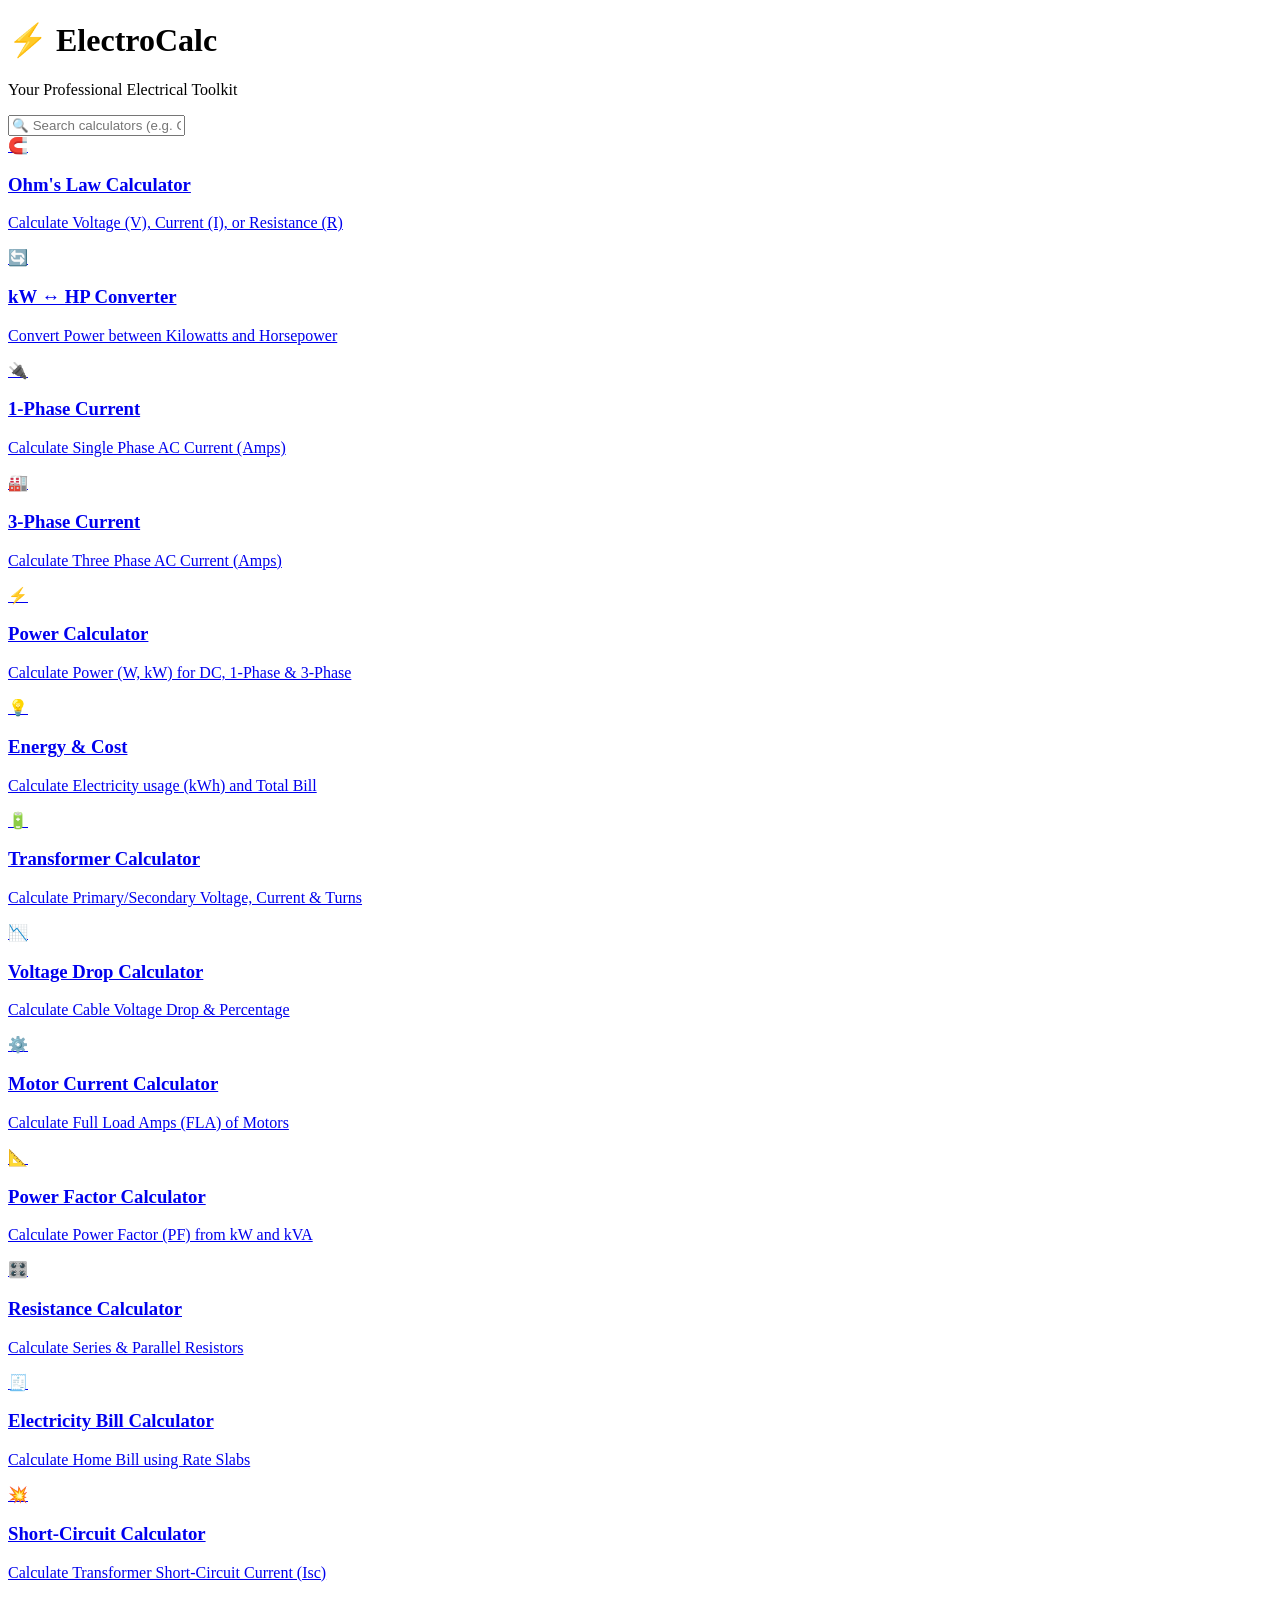
==== index.html @ 3789c471 "Add files via upload" ====
<!DOCTYPE html>
<html lang="en">
<head>
    <meta charset="UTF-8">
    <meta name="viewport" content="width=device-width, initial-scale=1.0">
    <title>ElectroCalc - Professional Electrical Calculators</title>
    <link rel="stylesheet" href="css/style.css">
</head>
<body>
    <header>
        <h1>⚡ ElectroCalc</h1>
        <p>Your Professional Electrical Toolkit</p>
    </header>

    <main>
        <!-- WORKING SEARCH BAR -->
        <div class="search-container">
            <input type="text" id="searchInput" class="search-box" placeholder="🔍 Search calculators (e.g. Ohm, Power, Current...)">
        </div>

        <div class="calculator-list" id="calcList">
            
            <a href="calculators/ohms-law.html" class="menu-card">
                <div class="card-icon">🧲</div>
                <div class="card-content">
                    <h3>Ohm's Law Calculator</h3>
                    <p>Calculate Voltage (V), Current (I), or Resistance (R)</p>
                </div>
            </a>

            <a href="calculators/kw-hp.html" class="menu-card">
                <div class="card-icon">🔄</div>
                <div class="card-content">
                    <h3>kW ↔ HP Converter</h3>
                    <p>Convert Power between Kilowatts and Horsepower</p>
                </div>
            </a>

            <a href="calculators/1-phase-current.html" class="menu-card">
                <div class="card-icon">🔌</div>
                <div class="card-content">
                    <h3>1-Phase Current</h3>
                    <p>Calculate Single Phase AC Current (Amps)</p>
                </div>
            </a>

            <a href="calculators/3-phase-current.html" class="menu-card">
                <div class="card-icon">🏭</div>
                <div class="card-content">
                    <h3>3-Phase Current</h3>
                    <p>Calculate Three Phase AC Current (Amps)</p>
                </div>
            </a>

            <a href="calculators/power-calculator.html" class="menu-card">
                <div class="card-icon">⚡</div>
                <div class="card-content">
                    <h3>Power Calculator</h3>
                    <p>Calculate Power (W, kW) for DC, 1-Phase & 3-Phase</p>
                </div>
            </a>

            <a href="calculators/energy-calculator.html" class="menu-card">
                <div class="card-icon">💡</div>
                <div class="card-content">
                    <h3>Energy & Cost</h3>
                    <p>Calculate Electricity usage (kWh) and Total Bill</p>
                </div>
            </a>

            <a href="calculators/transformer-calculator.html" class="menu-card">
                <div class="card-icon">🔋</div>
                <div class="card-content">
                    <h3>Transformer Calculator</h3>
                    <p>Calculate Primary/Secondary Voltage, Current & Turns</p>
                </div>
            </a>

                      <a href="calculators/voltage-drop.html" class="menu-card">
                <div class="card-icon">📉</div>
                <div class="card-content">
                    <h3>Voltage Drop Calculator</h3>
                    <p>Calculate Cable Voltage Drop & Percentage</p>
                </div>
            </a>

                      <a href="calculators/motor-current.html" class="menu-card">
                <div class="card-icon">⚙️</div>
                <div class="card-content">
                    <h3>Motor Current Calculator</h3>
                    <p>Calculate Full Load Amps (FLA) of Motors</p>
                </div>
            </a>

                      <a href="calculators/power-factor.html" class="menu-card">
                <div class="card-icon">📐</div>
                <div class="card-content">
                    <h3>Power Factor Calculator</h3>
                    <p>Calculate Power Factor (PF) from kW and kVA</p>
                </div>
            </a>

                      <a href="calculators/resistance-calc.html" class="menu-card">
                <div class="card-icon">🎛️</div>
                <div class="card-content">
                    <h3>Resistance Calculator</h3>
                    <p>Calculate Series & Parallel Resistors</p>
                </div>
            </a>

                      <a href="calculators/bill-calculator.html" class="menu-card">
                <div class="card-icon">🧾</div>
                <div class="card-content">
                    <h3>Electricity Bill Calculator</h3>
                    <p>Calculate Home Bill using Rate Slabs</p>
                </div>
            </a>

                      <a href="calculators/short-circuit.html" class="menu-card">
                <div class="card-icon">💥</div>
                <div class="card-content">
                    <h3>Short-Circuit Calculator</h3>
                    <p>Calculate Transformer Short-Circuit Current (Isc)</p>
                </div>
            </a>

        </div>
    </main>

    <footer>
        <p>&copy; 2026 ElectroCalc. All Rights Reserved.</p>
    </footer>

    <!-- Search Bar ne kam kartu karva mate nu logic -->
    <script>
        document.getElementById('searchInput').addEventListener('keyup', function() {
            let filter = this.value.toLowerCase();
            let cards = document.querySelectorAll('.menu-card');
            
            cards.forEach(card => {
                let text = card.innerText.toLowerCase();
                if (text.includes(filter)) {
                    card.style.display = "flex";
                } else {
                    card.style.display = "none";
                }
            });
        });
    </script>
</body>
</html>
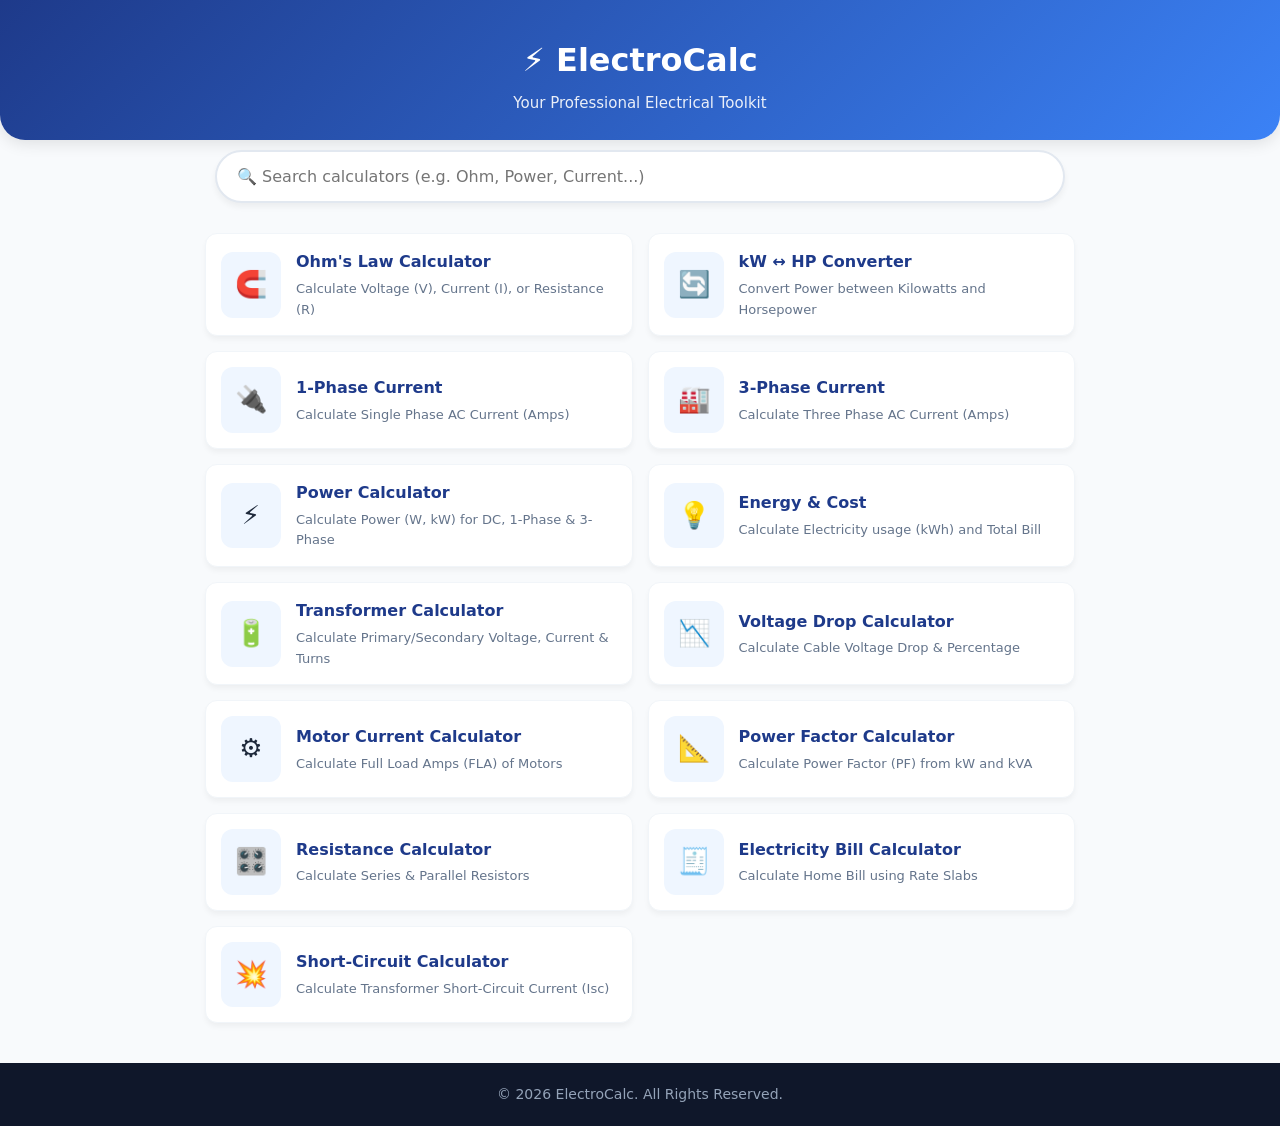
==== commit 4390f044: "Update index.html" ====
--- a/index.html
+++ b/index.html
@@ -1,6 +1,10 @@
 <!DOCTYPE html>
 <html lang="en">
 <head>
+    <meta name="description" content="ElectroCalc - A free professional toolkit for electrical engineers and students. Calculate Ohm's law, power, voltage drop, transformer size, and more.">
+<meta name="keywords" content="electrical calculator, ohms law calculator, voltage drop calculator, transformer calculator, electrocalc, electrical engineering tools">
+<meta name="author" content="Your Name">
+
     <meta charset="UTF-8">
     <meta name="viewport" content="width=device-width, initial-scale=1.0">
     <title>ElectroCalc - Professional Electrical Calculators</title>
--- a/css/style.css
+++ b/css/style.css
@@ -0,0 +1,173 @@
+* {
+    margin: 0;
+    padding: 0;
+    box-sizing: border-box;
+    font-family: 'Segoe UI', system-ui, sans-serif;
+}
+
+body {
+    background-color: #f8fafc;
+    color: #1e293b;
+    line-height: 1.6;
+}
+
+header {
+    background: linear-gradient(135deg, #1e3a8a, #3b82f6);
+    color: white;
+    text-align: center;
+    padding: 35px 15px 25px;
+    border-bottom-left-radius: 25px;
+    border-bottom-right-radius: 25px;
+    box-shadow: 0 4px 15px rgba(0,0,0,0.1);
+}
+
+header h1 {
+    font-size: 32px;
+    font-weight: 700;
+    margin-bottom: 5px;
+}
+
+header p {
+    font-size: 15px;
+    opacity: 0.9;
+}
+
+main {
+    max-width: 900px;
+    margin: 30px auto;
+    padding: 0 15px;
+}
+
+/* --- NAVI SEARCH BAR DESIGN --- */
+.search-container {
+    margin-top: -20px;
+    margin-bottom: 30px;
+    padding: 0 10px;
+}
+
+.search-box {
+    width: 100%;
+    padding: 15px 20px;
+    border-radius: 30px;
+    border: 2px solid #e2e8f0;
+    font-size: 16px;
+    outline: none;
+    box-shadow: 0 4px 6px rgba(0,0,0,0.05);
+    transition: all 0.3s;
+}
+
+.search-box:focus {
+    border-color: #3b82f6;
+    box-shadow: 0 4px 12px rgba(59, 130, 246, 0.2);
+}
+
+/* --- HOME PAGE MENU CARDS (Navo class) --- */
+.calculator-list {
+    display: grid;
+    grid-template-columns: 1fr;
+    gap: 15px;
+    margin-bottom: 30px;
+}
+
+@media (min-width: 600px) {
+    .calculator-list { grid-template-columns: 1fr 1fr; }
+}
+
+.menu-card {
+    background: white;
+    padding: 15px;
+    border-radius: 12px;
+    text-decoration: none;
+    color: inherit;
+    box-shadow: 0 4px 6px -1px rgba(0,0,0,0.05);
+    border: 1px solid #f1f5f9;
+    display: flex;
+    align-items: center;
+    gap: 15px;
+    transition: all 0.3s ease;
+}
+
+.menu-card:hover {
+    transform: translateY(-4px);
+    box-shadow: 0 10px 15px -3px rgba(0,0,0,0.1);
+    border-color: #bfdbfe;
+}
+
+.card-icon {
+    font-size: 26px;
+    background: #eff6ff;
+    padding: 12px;
+    border-radius: 12px;
+    min-width: 60px;
+    text-align: center;
+}
+
+.card-content h3 {
+    color: #1e3a8a;
+    font-size: 16px;
+    margin-bottom: 4px;
+}
+
+.card-content p {
+    font-size: 13px;
+    color: #64748b;
+}
+
+/* --- CALCULATOR PAGE FORM DESIGN (Fixed) --- */
+.calc-card {
+    background: white;
+    padding: 20px;
+    border-radius: 12px;
+    box-shadow: 0 4px 6px -1px rgba(0,0,0,0.05);
+    border: 1px solid #f1f5f9;
+    margin-bottom: 20px;
+    display: block; /* Aa form ne ubhu rakhse */
+}
+
+.calc-card label {
+    display: block;
+    font-weight: 600;
+    color: #334155;
+    margin-top: 15px;
+    margin-bottom: 5px;
+}
+
+.calc-card input, .calc-card select {
+    width: 100%;
+    padding: 12px;
+    border: 1px solid #cbd5e1;
+    border-radius: 8px;
+    font-size: 16px;
+    outline: none;
+    box-sizing: border-box;
+}
+
+.calc-card input:focus, .calc-card select:focus {
+    border-color: #3b82f6;
+    box-shadow: 0 0 0 3px rgba(59, 130, 246, 0.1);
+}
+
+.calc-card button {
+    width: 100%;
+    padding: 15px;
+    margin-top: 25px;
+    background: linear-gradient(135deg, #1e3a8a, #3b82f6);
+    color: white;
+    border: none;
+    border-radius: 8px;
+    font-size: 16px;
+    font-weight: bold;
+    cursor: pointer;
+    box-shadow: 0 4px 6px rgba(59, 130, 246, 0.3);
+}
+
+.calc-card button:active { transform: scale(0.98); }
+
+footer {
+    text-align: center;
+    padding: 20px;
+    margin-top: 40px;
+    background-color: #0f172a;
+    color: #94a3b8;
+    font-size: 14px;
+  }
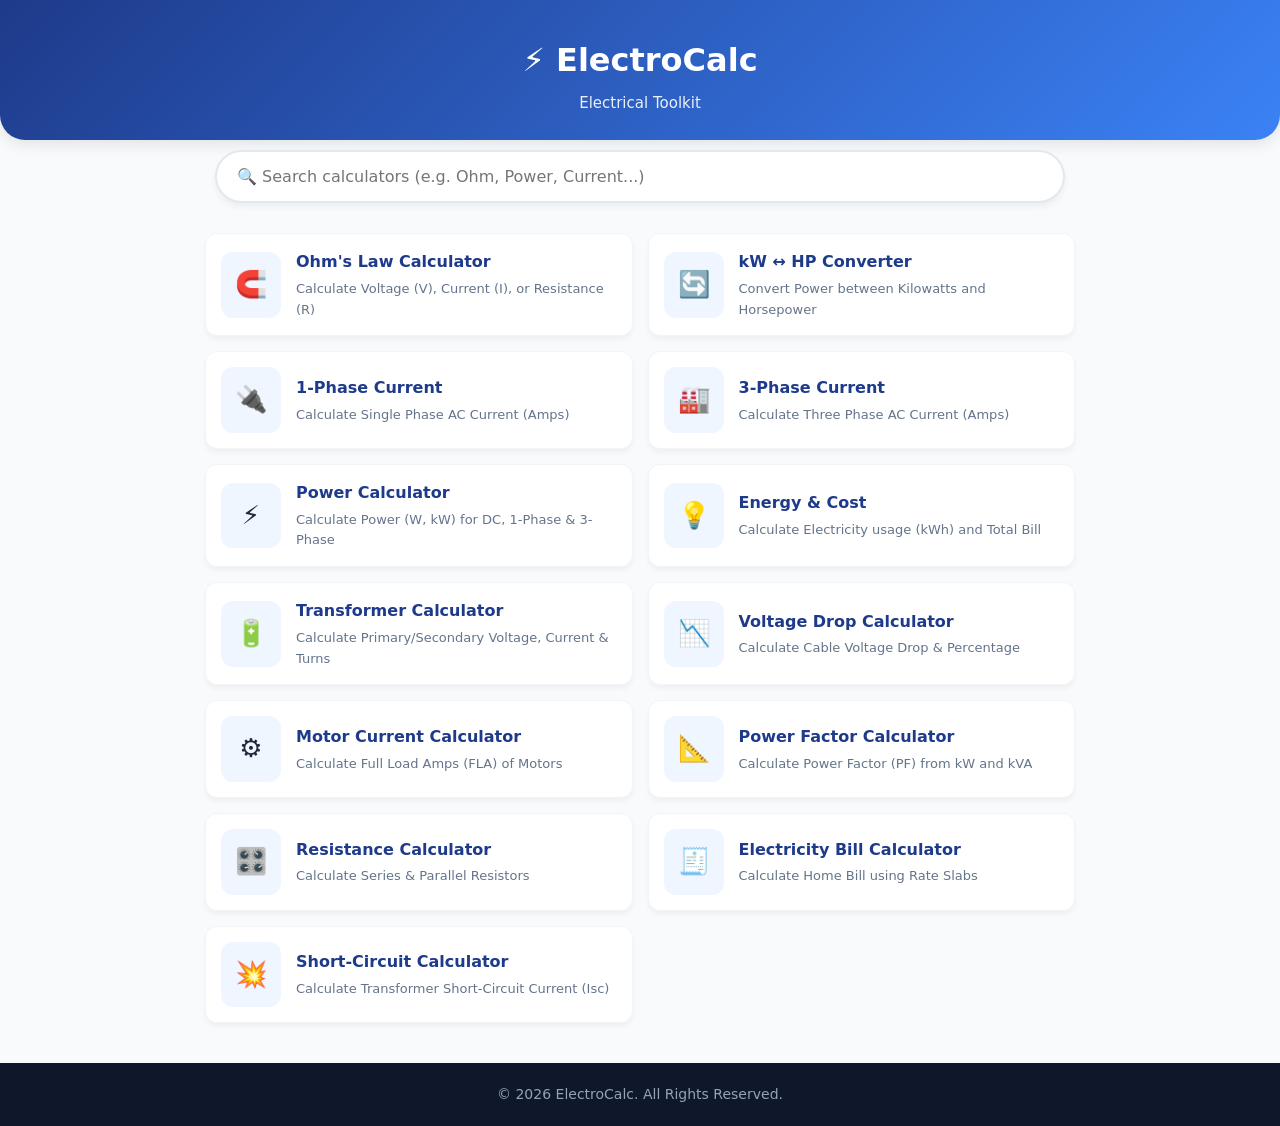
==== commit 7c6122a4: "Update index.html" ====
--- a/index.html
+++ b/index.html
@@ -1,6 +1,8 @@
 <!DOCTYPE html>
 <html lang="en">
 <head>
+    <meta name="google-site-verification" content="Fd-4fTaKTtzL_EZKuR04Id7uFBNFCvXk5CLyQw2akxY" />
+    <meta name="google-site-verification" content="Fd-4fTaKTtzL_EZKuR04Id7uFBNFCvXk5CLyQw2akxY" />
     <meta name="description" content="ElectroCalc - A free professional toolkit for electrical engineers and students. Calculate Ohm's law, power, voltage drop, transformer size, and more.">
 <meta name="keywords" content="electrical calculator, ohms law calculator, voltage drop calculator, transformer calculator, electrocalc, electrical engineering tools">
 <meta name="author" content="Your Name">
@@ -13,7 +15,7 @@
 <body>
     <header>
         <h1>⚡ ElectroCalc</h1>
-        <p>Your Professional Electrical Toolkit</p>
+        <p> Electrical Toolkit</p>
     </header>
 
     <main>
